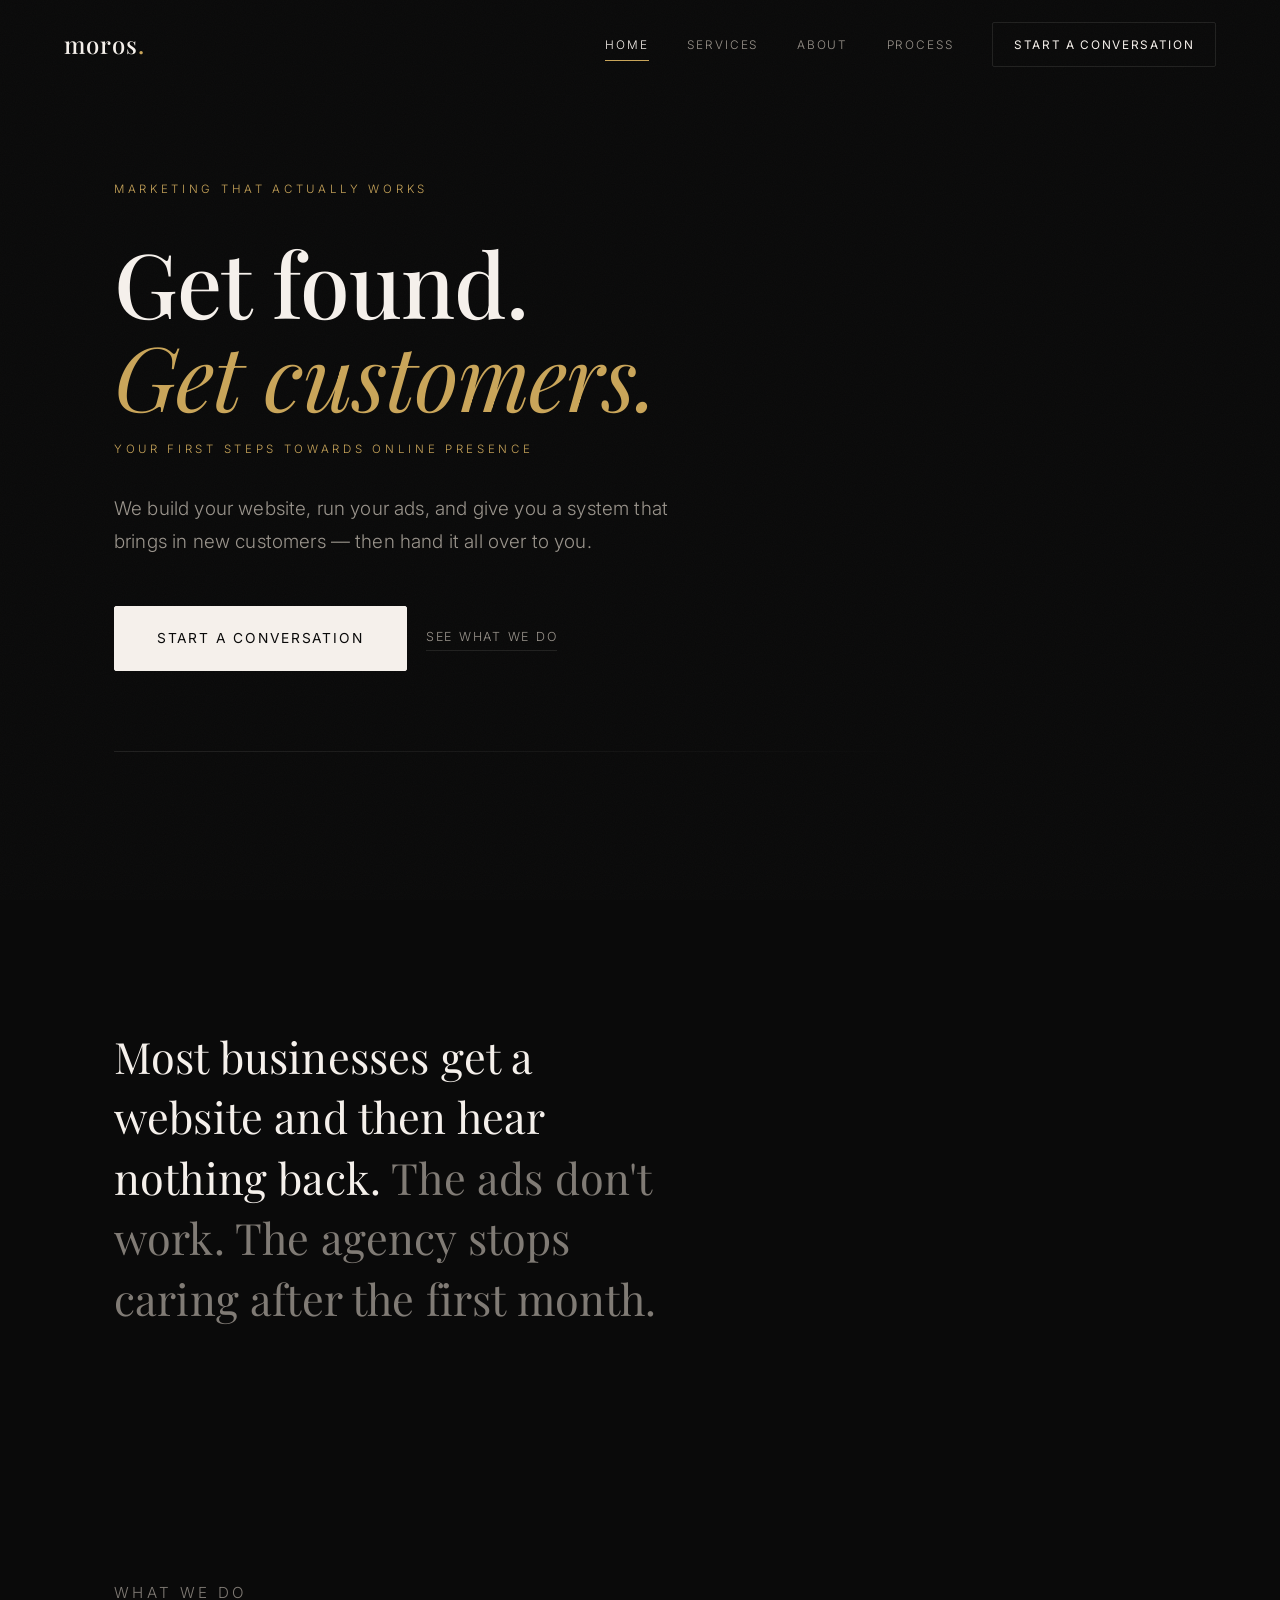
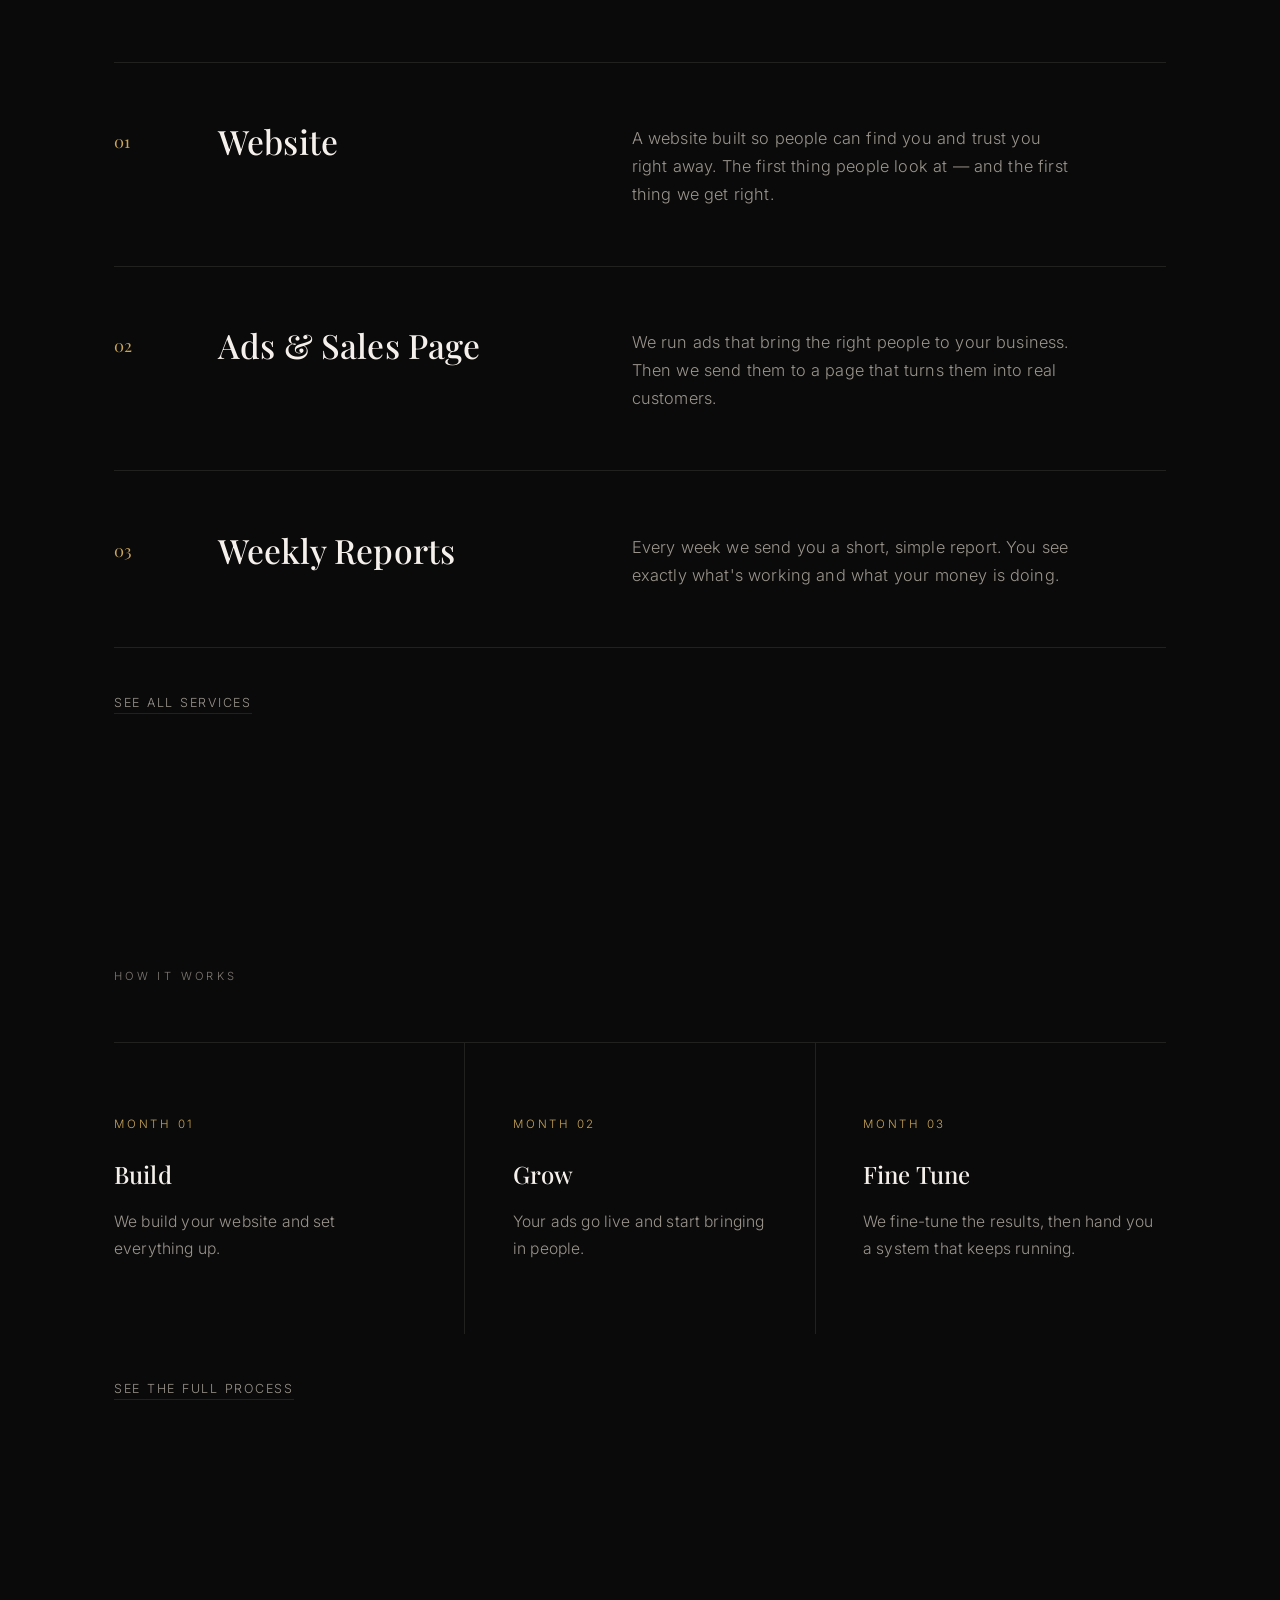
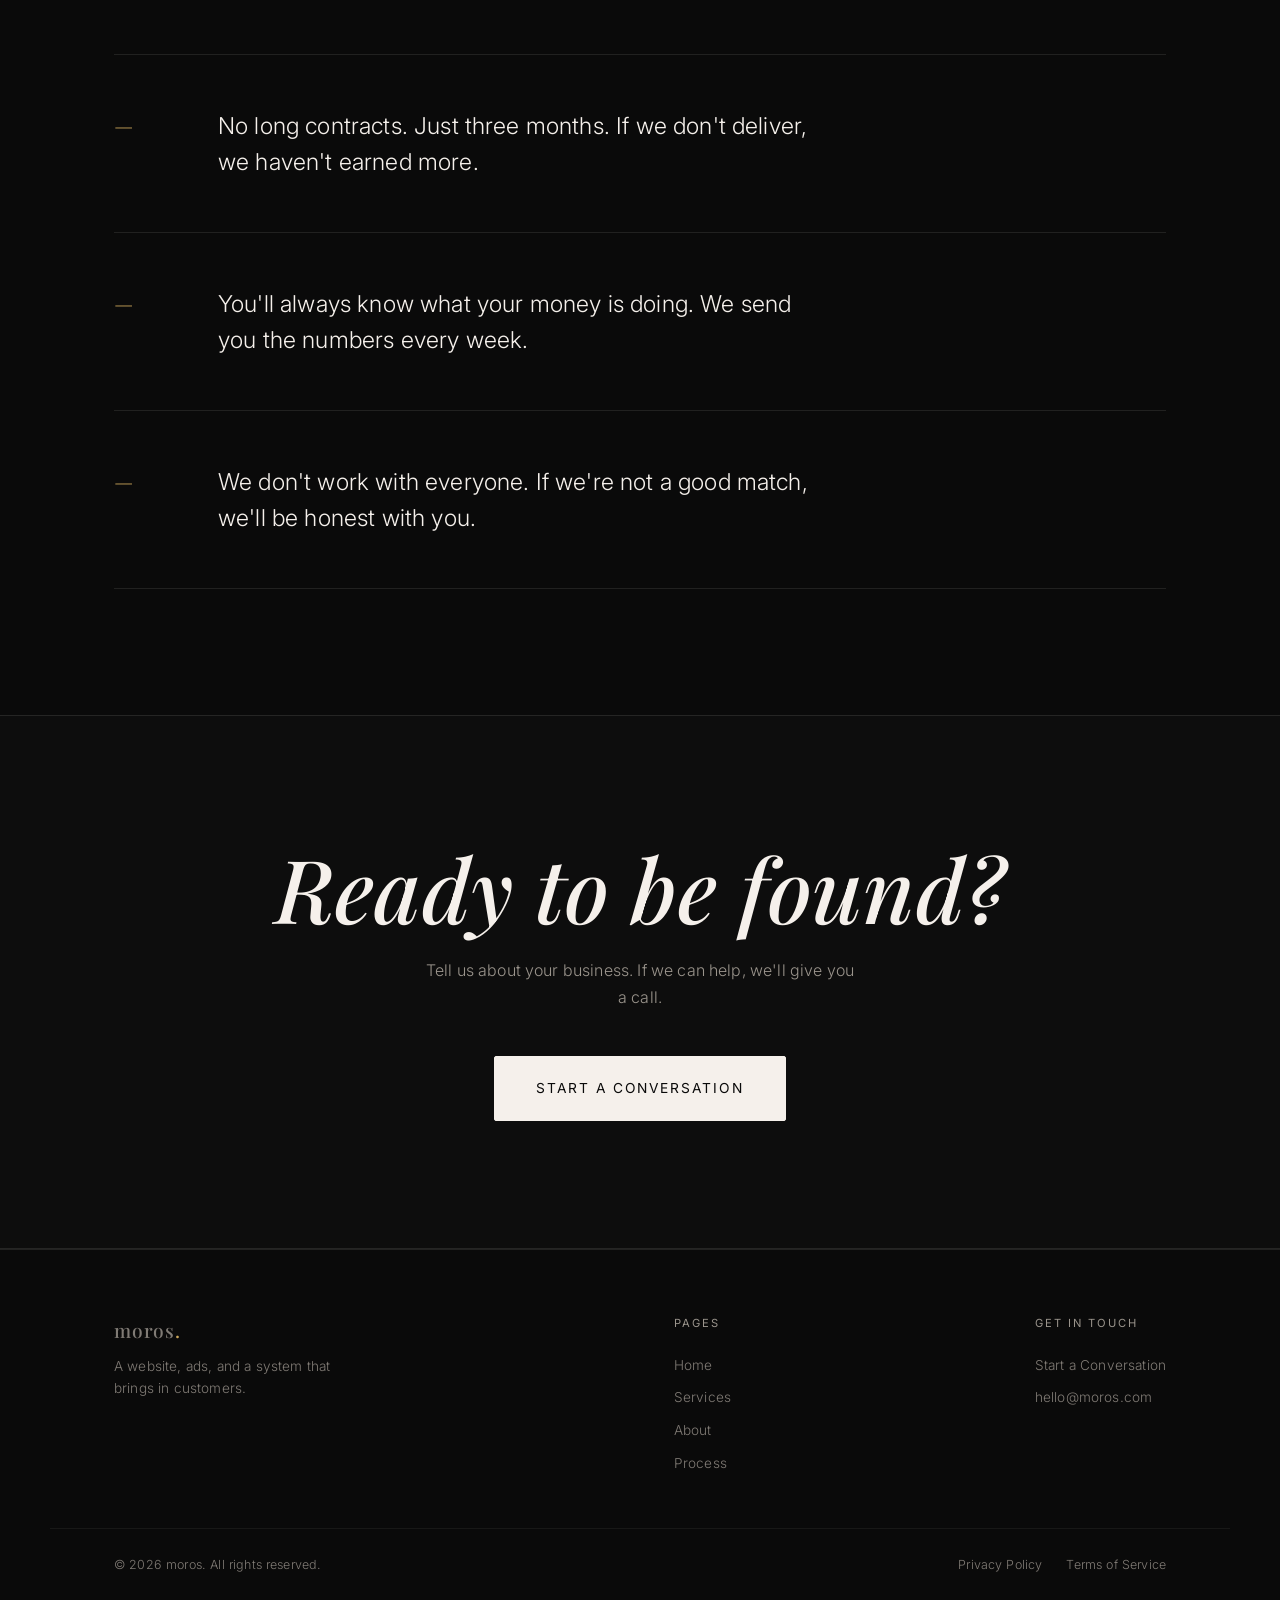
==== index.html @ 0fbf28e4 "Initial commit — moros marketing site Co-Authored-By: Claude Sonnet 4.6 <noreply@anthropic.com>" ====
<!DOCTYPE html>
<html lang="en">
<head>
<meta charset="UTF-8" />
<meta name="viewport" content="width=device-width, initial-scale=1.0" />
<title>moros — Get Found. Get Customers.</title>
<meta name="description" content="We build your website, run your ads, and give you a system that brings in new customers — then hand it over to you." />
<meta name="robots" content="index, follow" />
<meta property="og:title" content="moros — Get Found. Get Customers." />
<meta property="og:description" content="We build your website, run your ads, and give you a system that brings in new customers." />
<meta property="og:type" content="website" />
<meta property="og:url" content="https://moros.com/" />
<meta property="og:image" content="https://moros.com/assets/og-image.jpg" />
<meta name="twitter:card" content="summary_large_image" />
<meta name="twitter:title" content="moros — Get Found. Get Customers." />
<meta name="twitter:description" content="We build your website, run your ads, and give you a system that brings in new customers." />
<meta name="twitter:image" content="https://moros.com/assets/og-image.jpg" />
<link rel="canonical" href="https://moros.com/" />
<link rel="icon" type="image/svg+xml" href="data:image/svg+xml,%3Csvg xmlns='http://www.w3.org/2000/svg' viewBox='0 0 32 32'%3E%3Crect width='32' height='32' fill='%230a0a0a'/%3E%3Ctext x='50%25' y='56%25' font-family='Georgia,serif' font-size='22' fill='%23c9a55a' text-anchor='middle' dominant-baseline='middle'%3Em%3C/text%3E%3C/svg%3E" />
<link rel="preconnect" href="https://fonts.googleapis.com" />
<link rel="preconnect" href="https://fonts.gstatic.com" crossorigin />
<link href="https://fonts.googleapis.com/css2?family=Playfair+Display:ital,wght@0,400;0,500;0,600;1,400&family=Inter:wght@300;400;500&display=swap" rel="stylesheet" />
<link rel="stylesheet" href="styles.css" />
<script type="application/ld+json">
{
  "@context": "https://schema.org",
  "@type": "MarketingAgency",
  "name": "moros",
  "description": "We build your website, run your ads, and give you a system that brings in new customers.",
  "email": "hello@moros.com",
  "priceRange": "€€",
  "areaServed": "EU",
  "url": "https://moros.com",
  "sameAs": []
}
</script>
</head>
<body id="top">
  <a href="#main-content" class="skip-link">Skip to content</a>

  <!-- Loader -->
  <div id="loader" aria-hidden="true">
    <div class="loader-logo">moros<span>.</span></div>
    <div class="loader-track"><div class="loader-bar"></div></div>
  </div>

  <!-- ============ NAV ============ -->
  <nav id="nav">
    <a href="index.html" class="wordmark">moros<span>.</span></a>
    <button class="nav-toggle" aria-label="Menu" aria-expanded="false"><span></span><span></span><span></span></button>
    <div class="nav-links">
      <a href="index.html" class="navlink active">Home</a>
      <a href="services.html" class="navlink">Services</a>
      <a href="about.html" class="navlink">About</a>
      <a href="process.html" class="navlink">Process</a>
      <a href="contact.html" class="btn btn--ghost">Start a Conversation</a>
    </div>
  </nav>

  <!-- ============ HERO ============ -->
  <header id="main-content" class="hero wrap">
    <p class="eyebrow reveal">Marketing that actually works</p>
    <h1 class="reveal" style="transition-delay:.08s">Get found.<br /><em>Get customers.</em></h1>
    <p class="eyebrow reveal" style="transition-delay:.12s;margin-bottom:0;margin-top:1.2rem">Your first steps towards online presence</p>
    <p class="hero-sub reveal" style="transition-delay:.16s">
      We build your website, run your ads, and give you a system that brings in
      new customers — then hand it all over to you.
    </p>
    <div class="hero-cta reveal" style="transition-delay:.24s">
      <a href="contact.html" class="btn btn--lg">Start a Conversation</a>
      <a href="services.html" class="text-link">See what we do</a>
    </div>
    <div class="hero-rule reveal" style="transition-delay:.32s"></div>
  </header>

  <!-- ============ PROBLEM ============ -->
  <section class="problem section-pad wrap">
    <p class="reveal">
      Most businesses get a website and then hear nothing back.
      <span class="muted">The ads don't work. The agency stops caring after the first month.</span>
    </p>
  </section>

  <!-- ============ WHAT WE DO ============ -->
  <section class="section-pad wrap">
    <p class="section-label reveal" style="font-size:0.95rem;letter-spacing:0.22em">What we do</p>
    <div class="offer-grid">
      <div class="offer-row reveal">
        <div class="offer-num">01</div>
        <div class="offer-title">Website</div>
        <p class="offer-desc">A website built so people can find you and trust you right away. The first thing people look at — and the first thing we get right.</p>
      </div>
      <div class="offer-row reveal">
        <div class="offer-num">02</div>
        <div class="offer-title">Ads &amp; Sales Page</div>
        <p class="offer-desc">We run ads that bring the right people to your business. Then we send them to a page that turns them into real customers.</p>
      </div>
      <div class="offer-row reveal">
        <div class="offer-num">03</div>
        <div class="offer-title">Weekly Reports</div>
        <p class="offer-desc">Every week we send you a short, simple report. You see exactly what's working and what your money is doing.</p>
      </div>
    </div>
    <div class="reveal" style="margin-top:2.5rem">
      <a href="services.html" class="text-link">See all services</a>
    </div>
  </section>

  <!-- ============ PROCESS TEASER ============ -->
  <section class="section-pad wrap">
    <p class="section-label reveal">How it works</p>
    <div class="timeline">
      <div class="stage reveal">
        <div class="stage-num">Month 01</div>
        <h3>Build</h3>
        <p>We build your website and set everything up.</p>
      </div>
      <div class="stage reveal" style="transition-delay:.1s">
        <div class="stage-num">Month 02</div>
        <h3>Grow</h3>
        <p>Your ads go live and start bringing in people.</p>
      </div>
      <div class="stage reveal" style="transition-delay:.2s">
        <div class="stage-num">Month 03</div>
        <h3>Fine Tune</h3>
        <p>We fine-tune the results, then hand you a system that keeps running.</p>
      </div>
    </div>
    <div class="reveal" style="margin-top:2.5rem">
      <a href="process.html" class="text-link">See the full process</a>
    </div>
  </section>

  <!-- ============ OBJECTIONS ============ -->
  <section class="section-pad wrap">
    <div class="objections">
      <div class="objection reveal">
        <span class="mark">—</span>
        <p>No long contracts. Just three months. If we don't deliver, we haven't earned more.</p>
      </div>
      <div class="objection reveal">
        <span class="mark">—</span>
        <p>You'll always know what your money is doing. We send you the numbers every week.</p>
      </div>
      <div class="objection reveal">
        <span class="mark">—</span>
        <p>We don't work with everyone. If we're not a good match, we'll be honest with you.</p>
      </div>
    </div>
  </section>

  <!-- ============ CLOSING CTA ============ -->
  <section class="closing section-pad">
    <div class="wrap">
      <h2 class="reveal">Ready to be found?</h2>
      <p class="reveal" style="transition-delay:.08s">Tell us about your business. If we can help, we'll give you a call.</p>
      <div class="reveal" style="transition-delay:.16s">
        <a href="contact.html" class="btn btn--lg">Start a Conversation</a>
      </div>
    </div>
  </section>

  <!-- ============ FOOTER ============ -->
  <footer>
    <div class="wrap footer-inner">
      <div>
        <a href="index.html" class="wordmark">moros<span>.</span></a>
        <p class="footer-desc">A website, ads, and a system that brings in customers.</p>
      </div>
      <div class="footer-col">
        <h5>Pages</h5>
        <a href="index.html">Home</a>
        <a href="services.html">Services</a>
        <a href="about.html">About</a>
        <a href="process.html">Process</a>
      </div>
      <div class="footer-col">
        <h5>Get in touch</h5>
        <a href="contact.html">Start a Conversation</a>
        <a href="mailto:hello@moros.com">hello@moros.com</a>
      </div>
    </div>
    <div class="wrap footer-bottom">
      <span>© 2026 moros. All rights reserved.</span>
      <div style="display:flex;gap:1.5rem">
        <a href="privacy.html">Privacy Policy</a>
        <a href="terms.html">Terms of Service</a>
      </div>
    </div>
  </footer>

  <script src="main.js"></script>
</body>
</html>
---- styles.css ----
/* ============================================================
   moros — shared stylesheet
   Cinematic Premium Agency
   ============================================================ */

:root {
  --bg:        #0a0a0a;
  --bg-soft:   #0d0d0d;
  --ink:       #f5f0eb;
  --ink-muted: #9a948c;
  --ink-faint: #807b75;
  --accent:    #c9a55a;
  --line:      rgba(245, 240, 235, 0.10);
  --line-soft: rgba(245, 240, 235, 0.06);

  --serif: "Playfair Display", Georgia, serif;
  --sans:  "Inter", -apple-system, BlinkMacSystemFont, "Segoe UI", sans-serif;

  --maxw: 1180px;
  --gutter: clamp(1.5rem, 5vw, 6rem);
}

* { margin: 0; padding: 0; box-sizing: border-box; }

html { scroll-behavior: smooth; -webkit-text-size-adjust: 100%; background: #0a0a0a; }

body {
  background: var(--bg);
  color: var(--ink);
  font-family: var(--sans);
  font-weight: 300;
  line-height: 1.7;
  letter-spacing: 0.01em;
  -webkit-font-smoothing: antialiased;
  -moz-osx-font-smoothing: grayscale;
  overflow-x: hidden;
  touch-action: manipulation;
  overscroll-behavior-y: none;
}

/* hide grain while loader is covering the screen */
body:has(#loader:not(.done)) ::before { display: none; }

/* fine grain texture overlay */
body::before {
  content: "";
  position: fixed;
  inset: 0;
  pointer-events: none;
  z-index: 1;
  opacity: 0.025;
  background-image: url("data:image/svg+xml,%3Csvg xmlns='http://www.w3.org/2000/svg' width='120' height='120'%3E%3Cfilter id='n'%3E%3CfeTurbulence type='fractalNoise' baseFrequency='0.9' numOctaves='3'/%3E%3C/filter%3E%3Crect width='100%25' height='100%25' filter='url(%23n)'/%3E%3C/svg%3E");
}

::selection { background: var(--accent); color: var(--bg); }

/* Skip-to-content — visible only on keyboard focus */
.skip-link {
  position: absolute;
  top: -100%;
  left: 1.5rem;
  z-index: 10000;
  background: var(--accent);
  color: var(--bg);
  padding: 0.65rem 1.2rem;
  font-size: 0.75rem;
  font-family: var(--sans);
  letter-spacing: 0.14em;
  text-transform: uppercase;
  border-radius: 2px;
  transition: top 0.2s ease;
}
.skip-link:focus { top: 0.75rem; outline: 2px solid var(--ink); outline-offset: 2px; }

/* Global keyboard focus ring */
:focus-visible {
  outline: 2px solid var(--accent);
  outline-offset: 3px;
  border-radius: 2px;
}
:focus:not(:focus-visible) { outline: none; }

a { color: inherit; text-decoration: none; }

img { max-width: 100%; display: block; }

.wrap {
  max-width: var(--maxw);
  margin-inline: auto;
  padding-inline: var(--gutter);
}

.accent { color: var(--accent); }


/* ---------- Loader ---------- */
#loader {
  position: fixed;
  top: 0; left: 0;
  width: 100vw; height: 100vh;
  z-index: 9999;
  background: #0a0a0a;
  display: flex;
  flex-direction: column;
  align-items: center;
  justify-content: center;
  gap: 2.8rem;
  transition: opacity 0.75s ease;
  transform: translateZ(0); /* own GPU layer — sits above canvas compositor layer */
  isolation: isolate;
}
#loader.done { opacity: 0; pointer-events: none; }
/* Page-transition mode: plain dark overlay, no logo or bar */
#loader.pg-enter .loader-logo,
#loader.pg-enter .loader-track { display: none; }
.loader-logo {
  font-family: var(--serif);
  font-size: 2.6rem;
  font-weight: 500;
  letter-spacing: 0.04em;
  color: var(--ink);
}
.loader-logo span { color: var(--accent); }
.loader-track {
  width: 140px;
  height: 1px;
  background: var(--line);
  position: relative;
  overflow: hidden;
}
.loader-bar {
  position: absolute;
  top: 0; bottom: 0; left: 0;
  right: 100%;
  background: var(--accent);
  transition: right 1.1s cubic-bezier(0.22, 1, 0.36, 1);
}
.loader-bar.go { right: 0; }

/* ---------- Buttons ---------- */
.btn {
  display: inline-block;
  font-family: var(--sans);
  font-weight: 400;
  font-size: 0.82rem;
  letter-spacing: 0.14em;
  text-transform: uppercase;
  color: var(--bg);
  background: var(--ink);
  padding: 1rem 1.9rem;
  border: 1px solid var(--ink);
  border-radius: 2px;
  cursor: pointer;
  transition: background 0.25s ease, color 0.25s ease, border-color 0.25s ease;
}
.btn:hover { background: transparent; color: var(--ink); }

.btn--ghost {
  background: transparent;
  color: var(--ink);
  border-color: var(--line);
  font-size: 0.74rem;
  padding: 0.7rem 1.3rem;
}
.btn--ghost:hover { border-color: var(--ink); background: transparent; }

.btn--lg { padding: 1.25rem 2.6rem; font-size: 0.86rem; }

/* ---------- Nav ---------- */
nav {
  position: fixed;
  top: 0; left: 0; right: 0;
  z-index: 50;
  display: flex;
  align-items: center;
  justify-content: space-between;
  padding: 1.4rem var(--gutter);
  transition: background 0.5s ease, padding 0.5s ease, border-color 0.5s ease;
  border-bottom: 1px solid transparent;
}
nav.scrolled {
  background: rgba(10, 10, 10, 0.82);
  backdrop-filter: blur(14px);
  -webkit-backdrop-filter: blur(14px);
  padding-top: 1rem;
  padding-bottom: 1rem;
  border-bottom-color: var(--line-soft);
}
.wordmark {
  font-family: var(--serif);
  font-size: 1.5rem;
  font-weight: 500;
  letter-spacing: 0.04em;
}
.wordmark span { color: var(--accent); }

.nav-links {
  display: flex;
  align-items: center;
  gap: 2.4rem;
}
.nav-links a.navlink {
  font-size: 0.74rem;
  letter-spacing: 0.16em;
  text-transform: uppercase;
  color: var(--ink-muted);
  transition: color 0.35s ease;
  position: relative;
}
.nav-links a.navlink:hover { color: var(--ink); }
.nav-links a.navlink.active { color: var(--ink); }
.nav-links a.navlink.active::after {
  content: "";
  position: absolute;
  left: 0; bottom: -6px;
  width: 100%; height: 1px;
  background: var(--accent);
}

/* mobile nav toggle */
.nav-toggle {
  display: none;
  background: none;
  border: none;
  cursor: pointer;
  color: var(--ink);
  flex-direction: column;
  gap: 5px;
  padding: 6px;
}
.nav-toggle span {
  display: block;
  width: 24px;
  height: 1.5px;
  background: var(--ink);
  transition: transform 0.4s ease, opacity 0.3s ease;
}
.nav-toggle.open span:nth-child(1) { transform: translateY(6.5px) rotate(45deg); }
.nav-toggle.open span:nth-child(2) { opacity: 0; }
.nav-toggle.open span:nth-child(3) { transform: translateY(-6.5px) rotate(-45deg); }

/* ---------- Reveal animation ---------- */
.reveal {
  opacity: 0;
  transform: translateY(26px);
  transition: opacity 0.8s cubic-bezier(0.22, 1, 0.36, 1),
              transform 0.8s cubic-bezier(0.22, 1, 0.36, 1);
  will-change: opacity, transform;
}
.reveal.in { opacity: 1; transform: none; }

@media (prefers-reduced-motion: reduce) {
  .reveal { opacity: 1; transform: none; transition: none; }
  html { scroll-behavior: auto; }
}

/* ---------- Page hero (interior pages) ---------- */
.page-hero {
  padding-top: 11rem;
  padding-bottom: clamp(3rem, 8vh, 6rem);
}
.page-hero .eyebrow { margin-bottom: 1.6rem; }
.page-hero h1 {
  font-family: var(--serif);
  font-weight: 500;
  font-size: clamp(2.4rem, 6.5vw, 4.6rem);
  line-height: 1.06;
  letter-spacing: -0.01em;
  max-width: 18ch;
}
.page-hero h1 em { font-style: italic; color: var(--accent); font-weight: 400; }
.page-hero .lede {
  margin-top: 1.8rem;
  font-size: clamp(1rem, 1.6vw, 1.16rem);
  color: var(--ink-muted);
  max-width: 50ch;
}

.eyebrow {
  font-size: 0.72rem;
  letter-spacing: 0.32em;
  text-transform: uppercase;
  color: var(--accent);
}

/* ---------- Home hero ---------- */
header.hero {
  min-height: 100vh;
  min-height: 100svh;
  height: auto;
  display: flex;
  flex-direction: column;
  justify-content: center;
  position: relative;
  z-index: 1;
  padding-top: 8rem;
  padding-bottom: 6rem;
}
header.hero .eyebrow { margin-bottom: 2.2rem; }
header.hero h1 {
  font-family: var(--serif);
  font-weight: 500;
  font-size: clamp(2.7rem, 7.5vw, 5.6rem);
  line-height: 1.04;
  letter-spacing: -0.01em;
  max-width: 16ch;
}
header.hero h1 em { font-style: italic; color: var(--accent); font-weight: 400; }
.hero-sub {
  margin-top: 2rem;
  font-size: clamp(1rem, 1.7vw, 1.18rem);
  color: var(--ink-muted);
  max-width: 48ch;
  line-height: 1.75;
}
.hero-cta { margin-top: 3rem; display: flex; gap: 1.2rem; flex-wrap: wrap; align-items: center; }
.hero-rule {
  margin-top: 5rem;
  height: 1px;
  width: 100%;
  background: linear-gradient(90deg, var(--line) 0%, transparent 80%);
}
.text-link {
  font-size: 0.78rem;
  letter-spacing: 0.14em;
  text-transform: uppercase;
  color: var(--ink-muted);
  border-bottom: 1px solid var(--line);
  padding-bottom: 3px;
  transition: color 0.35s ease, border-color 0.35s ease;
}
.text-link:hover { color: var(--ink); border-color: var(--accent); }

/* ---------- Section scaffolding ---------- */
section { position: relative; z-index: 2; }
.section-pad { padding-block: clamp(6rem, 14vh, 11rem); }
.section-pad-sm { padding-block: clamp(4rem, 9vh, 7rem); }

.section-label {
  font-size: 0.7rem;
  letter-spacing: 0.3em;
  text-transform: uppercase;
  color: var(--ink-faint);
  margin-bottom: 3.5rem;
}

.section-head {
  font-family: var(--serif);
  font-weight: 500;
  font-size: clamp(1.9rem, 4.5vw, 3.2rem);
  line-height: 1.15;
  max-width: 20ch;
  margin-bottom: 1.4rem;
}
.section-head em { font-style: italic; color: var(--accent); font-weight: 400; }
.section-intro {
  color: var(--ink-muted);
  max-width: 52ch;
  font-size: 1.05rem;
}

/* ---------- Problem ---------- */
.problem p {
  font-family: var(--serif);
  font-weight: 400;
  font-size: clamp(1.6rem, 3.6vw, 2.7rem);
  line-height: 1.4;
  max-width: 22ch;
  color: var(--ink);
}
.problem .muted { color: var(--ink-faint); }

/* ---------- Offer grid ---------- */
.offer-grid { border-top: 1px solid var(--line); }
.offer-row {
  display: grid;
  grid-template-columns: 4.5rem 1fr 1.4fr;
  gap: 2rem;
  align-items: start;
  padding-block: 3.6rem;
  border-bottom: 1px solid var(--line);
}
.offer-num {
  font-family: var(--serif);
  font-size: 1.05rem;
  color: var(--accent);
  padding-top: 0.4rem;
}
.offer-title {
  font-family: var(--serif);
  font-weight: 500;
  font-size: clamp(1.5rem, 3vw, 2.1rem);
  line-height: 1.2;
}
.offer-desc {
  color: var(--ink-muted);
  font-size: 1.02rem;
  max-width: 44ch;
  padding-top: 0.3rem;
}
.offer-desc .meta {
  display: block;
  margin-top: 1rem;
  font-size: 0.78rem;
  letter-spacing: 0.1em;
  text-transform: uppercase;
  color: var(--ink-faint);
}

/* ---------- Service detail blocks ---------- */
.svc {
  display: grid;
  grid-template-columns: 1fr 1.2fr;
  gap: 3rem;
  padding-block: clamp(3rem, 7vh, 5.5rem);
  border-bottom: 1px solid var(--line);
  align-items: start;
}
.svc:first-of-type { border-top: 1px solid var(--line); }
.svc-num {
  font-family: var(--serif);
  font-size: 0.95rem;
  color: var(--accent);
  letter-spacing: 0.1em;
  margin-bottom: 1rem;
}
.svc h3 {
  font-family: var(--serif);
  font-weight: 500;
  font-size: clamp(1.8rem, 4vw, 2.6rem);
  line-height: 1.1;
}
.svc-body p { color: var(--ink-muted); font-size: 1.05rem; margin-bottom: 1.6rem; }
.svc-list { list-style: none; }
.svc-list li {
  padding: 0.7rem 0;
  border-bottom: 1px solid var(--line-soft);
  color: var(--ink);
  font-size: 0.98rem;
  display: flex;
  gap: 0.9rem;
}
.svc-list li::before { content: "—"; color: var(--accent); }

/* ---------- Pricing ---------- */
.pricing {
  border: 1px solid var(--line);
  border-radius: 3px;
  padding: clamp(2.5rem, 6vw, 4.5rem);
  text-align: center;
}
.pricing .eyebrow { margin-bottom: 2rem; }
.price-amount {
  font-family: var(--serif);
  font-weight: 500;
  font-size: clamp(3rem, 9vw, 5.5rem);
  line-height: 1;
  letter-spacing: -0.01em;
}
.price-term {
  color: var(--ink-muted);
  font-size: 0.95rem;
  margin-top: 1rem;
  letter-spacing: 0.06em;
}
.price-switch {
  display: inline-flex;
  gap: 0;
  margin-top: 2.4rem;
  border: 1px solid var(--line);
  border-radius: 2px;
  overflow: hidden;
}
.price-switch button {
  background: transparent;
  border: none;
  color: var(--ink-muted);
  font-family: var(--sans);
  font-size: 0.78rem;
  letter-spacing: 0.12em;
  padding: 0.7rem 1.4rem;
  cursor: pointer;
  transition: background 0.35s ease, color 0.35s ease;
  border-right: 1px solid var(--line);
}
.price-switch button:last-child { border-right: none; }
.price-switch button.active { background: var(--ink); color: var(--bg); }
.price-note {
  margin-top: 1.6rem;
  font-size: 0.8rem;
  color: var(--ink-faint);
}

/* ---------- Timeline / process ---------- */
.timeline {
  display: grid;
  grid-template-columns: repeat(3, 1fr);
  gap: 0;
  border-top: 1px solid var(--line);
}
.stage {
  padding: 4.5rem 3rem 4.5rem 3rem;
  border-right: 1px solid var(--line);
}
.stage:first-child { padding-left: 0; }
.stage:last-child { border-right: none; padding-right: 0; }
.stage-num {
  font-size: 0.72rem;
  letter-spacing: 0.24em;
  text-transform: uppercase;
  color: var(--accent);
  margin-bottom: 1.2rem;
}
.stage h3 {
  font-family: var(--serif);
  font-weight: 500;
  font-size: 1.5rem;
  margin-bottom: 0.9rem;
}
.stage p { color: var(--ink-muted); font-size: 0.98rem; }

/* process — full rows */
.phase {
  display: grid;
  grid-template-columns: 16rem 1fr;
  gap: 3rem;
  padding-block: clamp(2.8rem, 6vh, 4.5rem);
  border-bottom: 1px solid var(--line);
}
.phase:first-of-type { border-top: 1px solid var(--line); }
.phase-tag .stage-num { margin-bottom: 0.8rem; }
.phase-tag h3 {
  font-family: var(--serif);
  font-weight: 500;
  font-size: clamp(1.8rem, 4vw, 2.6rem);
  line-height: 1.1;
}
.phase-body p { color: var(--ink-muted); font-size: 1.05rem; margin-bottom: 1.4rem; }
.phase-body p:last-child { margin-bottom: 0; }

/* ---------- About ---------- */
.statement {
  font-family: var(--serif);
  font-weight: 400;
  font-size: clamp(1.7rem, 4vw, 3rem);
  line-height: 1.35;
  max-width: 26ch;
}
.statement em { font-style: italic; color: var(--accent); }

.principles { border-top: 1px solid var(--line); }
.principle {
  display: grid;
  grid-template-columns: 4.5rem 1fr 1.4fr;
  gap: 2rem;
  padding-block: 3.4rem;
  border-bottom: 1px solid var(--line);
  align-items: baseline;
}
.principle .pn { font-family: var(--serif); color: var(--accent); font-size: 1rem; }
.principle h4 { font-family: var(--serif); font-weight: 500; font-size: 1.4rem; }
.principle p { color: var(--ink-muted); font-size: 1rem; max-width: 44ch; }

.stats {
  display: grid;
  grid-template-columns: repeat(3, 1fr);
  gap: 2rem;
  border-top: 1px solid var(--line);
  padding-top: 3rem;
}
.stat .num {
  font-family: var(--serif);
  font-weight: 500;
  font-size: clamp(2.4rem, 6vw, 3.6rem);
  color: var(--ink);
}
.stat .lbl {
  color: var(--ink-faint);
  font-size: 0.82rem;
  letter-spacing: 0.1em;
  text-transform: uppercase;
  margin-top: 0.5rem;
}

/* ---------- Objections ---------- */
.objections { border-top: 1px solid var(--line); }
.objection {
  padding-block: 3.2rem;
  border-bottom: 1px solid var(--line);
  display: grid;
  grid-template-columns: 4.5rem 1fr;
  gap: 2rem;
  align-items: baseline;
}
.objection .mark { font-family: var(--serif); color: var(--accent); font-size: 1.4rem; }
.objection p {
  font-size: clamp(1.1rem, 2.2vw, 1.45rem);
  line-height: 1.55;
  color: var(--ink);
  max-width: 44ch;
  font-weight: 300;
}

/* ---------- Closing CTA ---------- */
.closing {
  text-align: center;
  background: var(--bg-soft);
  border-top: 1px solid var(--line);
  border-bottom: 1px solid var(--line);
}
.closing h2 {
  font-family: var(--serif);
  font-weight: 500;
  font-style: italic;
  font-size: clamp(2.6rem, 8vw, 5.5rem);
  line-height: 1.05;
  margin-bottom: 1.4rem;
}
.closing p { color: var(--ink-muted); max-width: 44ch; margin: 0 auto 2.8rem; }

/* ---------- Contact form ---------- */
.contact-grid {
  display: grid;
  grid-template-columns: 1fr 1.1fr;
  gap: clamp(2.5rem, 7vw, 6rem);
  align-items: start;
}
.contact-aside h2 {
  font-family: var(--serif);
  font-weight: 500;
  font-size: clamp(2rem, 5vw, 3.4rem);
  line-height: 1.1;
  margin-bottom: 1.6rem;
}
.contact-aside h2 em { font-style: italic; color: var(--accent); }
.contact-aside p { color: var(--ink-muted); margin-bottom: 2rem; max-width: 40ch; }
.contact-points { list-style: none; margin-top: 2rem; }
.contact-points li {
  padding: 1rem 0;
  border-top: 1px solid var(--line);
  color: var(--ink-muted);
  font-size: 0.95rem;
  display: flex;
  gap: 1rem;
}
.contact-points li:last-child { border-bottom: 1px solid var(--line); }
.contact-points .k {
  color: var(--ink-faint);
  text-transform: uppercase;
  letter-spacing: 0.12em;
  font-size: 0.72rem;
  min-width: 7rem;
  padding-top: 2px;
}

form .field { margin-bottom: 1.6rem; }
form .field label {
  display: block;
  font-size: 0.7rem;
  letter-spacing: 0.16em;
  text-transform: uppercase;
  color: var(--ink-muted);
  margin-bottom: 0.6rem;
}
form .field .opt { color: var(--ink-faint); text-transform: none; letter-spacing: 0.02em; }
form .field input,
form .field select {
  width: 100%;
  background: transparent;
  border: none;
  border-bottom: 1px solid var(--line);
  color: var(--ink);
  font-family: var(--sans);
  font-size: 1rem;
  font-weight: 300;
  padding: 0.6rem 0;
  transition: border-color 0.35s ease;
}
form .field input:focus,
form .field select:focus { outline: none; border-bottom-color: var(--accent); }
form .field input:focus-visible,
form .field select:focus-visible {
  outline: none;
  border-bottom-color: var(--accent);
  box-shadow: 0 2px 0 -1px var(--accent);
}
form .field select { cursor: pointer; }
form .field select option { background: var(--bg); color: var(--ink); }
form .field input::placeholder { color: var(--ink-faint); }

.field-row { display: grid; grid-template-columns: 1fr 1fr; gap: 1.6rem; }

.form-foot { margin-top: 2.2rem; }
.form-foot .btn { width: 100%; text-align: center; }
.magnet {
  margin-top: 1.2rem;
  font-size: 0.8rem;
  color: var(--ink-faint);
  line-height: 1.6;
  text-align: center;
}
.form-success { padding: 2rem 0; }
.form-success .mark {
  font-family: var(--serif);
  font-size: 2.6rem;
  color: var(--accent);
  display: block;
  margin-bottom: 1rem;
}
.form-success h3 { font-family: var(--serif); font-weight: 500; font-size: 1.8rem; margin-bottom: 0.8rem; }
.form-success p { color: var(--ink-muted); max-width: 38ch; }

/* ---------- Footer ---------- */
footer {
  padding-block: 4rem;
  color: var(--ink-faint);
  font-size: 0.85rem;
  border-top: 1px solid var(--line);
}
.footer-inner {
  display: flex;
  justify-content: space-between;
  align-items: flex-start;
  flex-wrap: wrap;
  gap: 2rem;
}
.footer-inner .wordmark { font-size: 1.2rem; }
.footer-desc { max-width: 32ch; line-height: 1.6; margin-top: 0.6rem; }
.footer-col h5 {
  font-size: 0.7rem;
  letter-spacing: 0.18em;
  text-transform: uppercase;
  color: var(--ink-muted);
  margin-bottom: 1rem;
  font-weight: 400;
}
.footer-col a { display: block; padding: 0.3rem 0; transition: color 0.3s ease; }
.footer-col a:hover { color: var(--ink); }
.footer-bottom {
  margin-top: 3rem;
  padding-top: 1.6rem;
  border-top: 1px solid var(--line-soft);
  display: flex;
  justify-content: space-between;
  flex-wrap: wrap;
  gap: 1rem;
  font-size: 0.78rem;
}

/* ---------- Responsive ---------- */
@media (max-width: 920px) {
  .contact-grid { grid-template-columns: 1fr; }
  .svc { grid-template-columns: 1fr; gap: 1.5rem; }
  .phase { grid-template-columns: 1fr; gap: 1rem; }
}

@media (max-width: 820px) {
  .nav-links {
    position: fixed;
    inset: 0;
    background: rgba(10,10,10,0.97);
    backdrop-filter: blur(10px);
    -webkit-backdrop-filter: blur(10px);
    flex-direction: column;
    justify-content: center;
    gap: 2.4rem;
    transform: translateX(100%);
    transition: transform 0.5s cubic-bezier(0.22,1,0.36,1);
    z-index: 40;
  }
  .nav-links.open { transform: none; }
  .nav-links a.navlink { font-size: 1.4rem; letter-spacing: 0.06em; }
  .nav-links a.navlink.active::after { display: none; }
  .nav-links .btn { font-size: 0.9rem; padding: 1rem 2.2rem; }
  .nav-toggle {
    display: flex;
    z-index: 60;
    min-width: 44px;
    min-height: 44px;
    justify-content: center;
    align-items: center;
  }

  .offer-row { grid-template-columns: 3rem 1fr; row-gap: 0.8rem; }
  .offer-num { grid-row: 1; }
  .offer-title { grid-column: 2; }
  .offer-desc { grid-column: 2; }

  .timeline { grid-template-columns: 1fr; }
  .stage { border-right: none; border-bottom: 1px solid var(--line); padding: 3rem 0; }
  .stage:last-child { border-bottom: none; }

  .objection { grid-template-columns: 2.5rem 1fr; gap: 1rem; }
  .principle { grid-template-columns: 3rem 1fr; row-gap: 0.6rem; }
  .principle .pn { grid-row: 1; }
  .principle h4 { grid-column: 2; }
  .principle p { grid-column: 2; }

  .stats { grid-template-columns: 1fr; gap: 2.5rem; }
  .field-row { grid-template-columns: 1fr; }
}
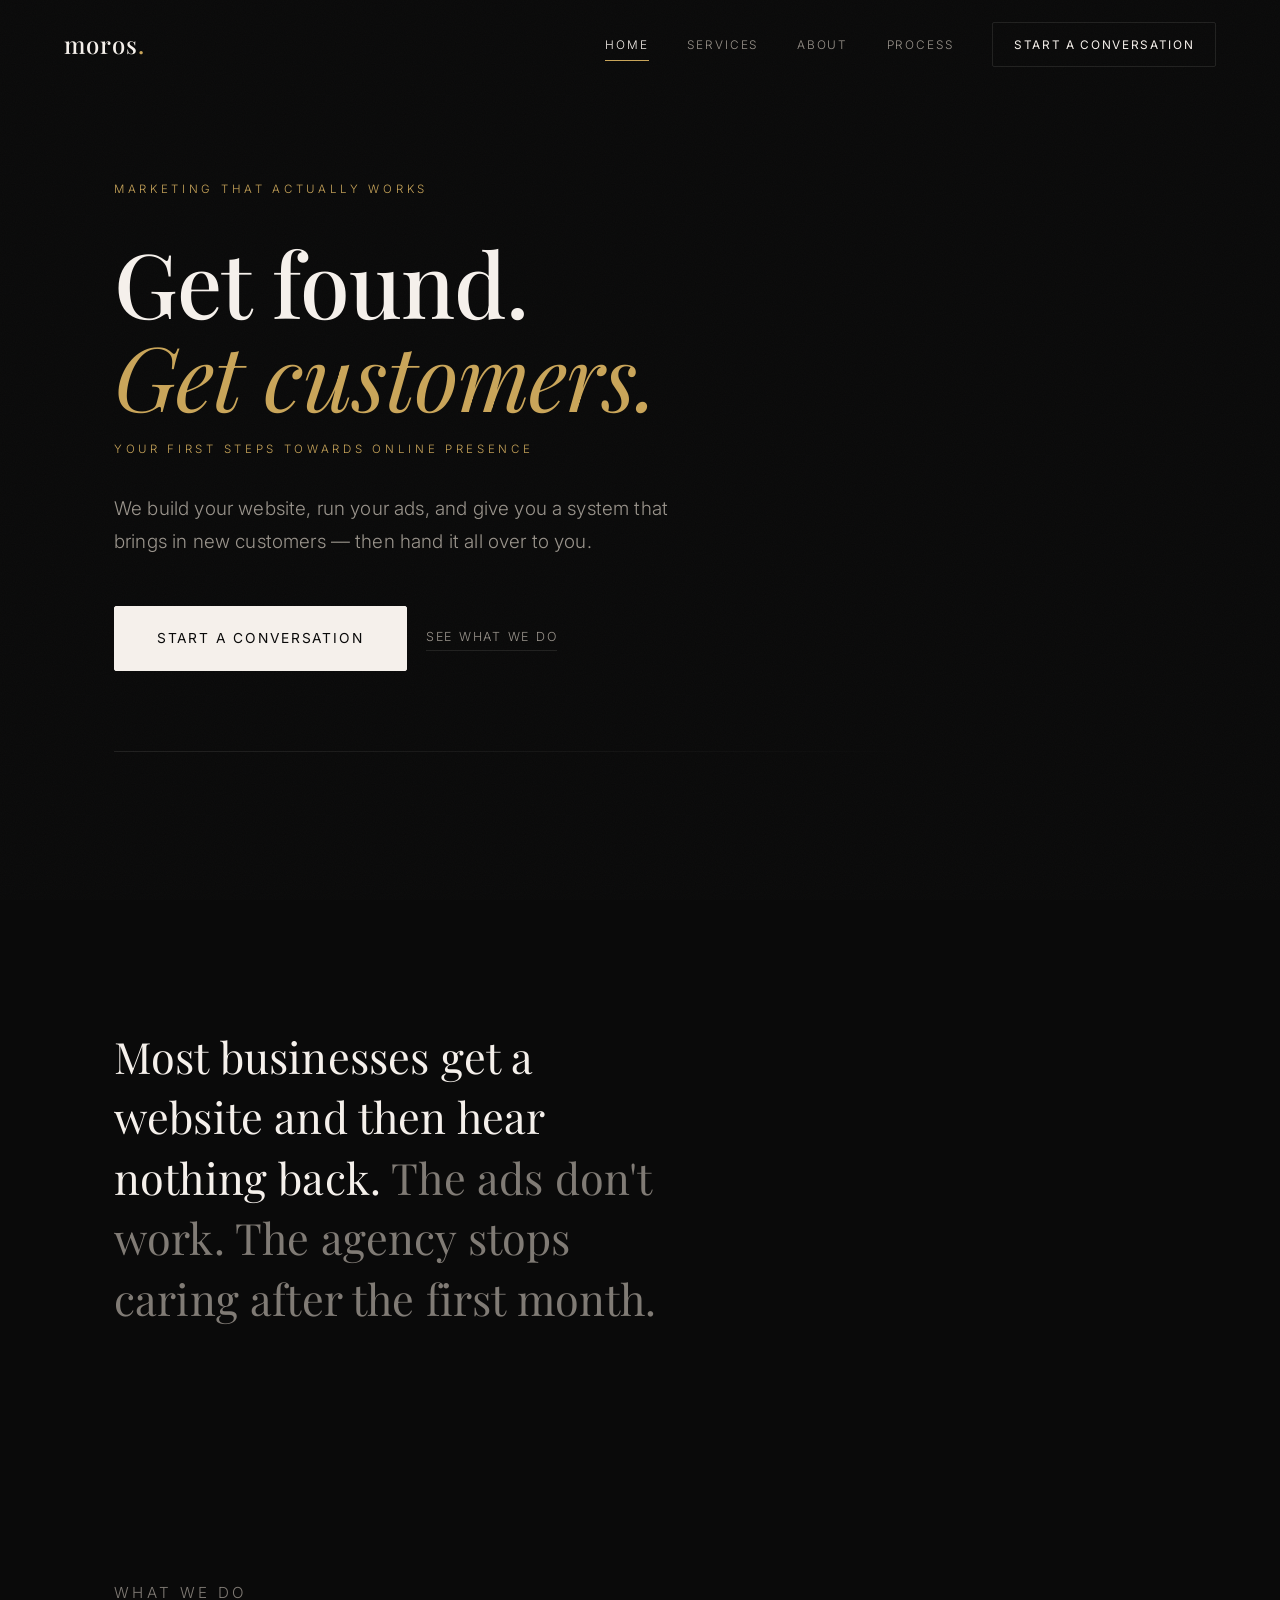
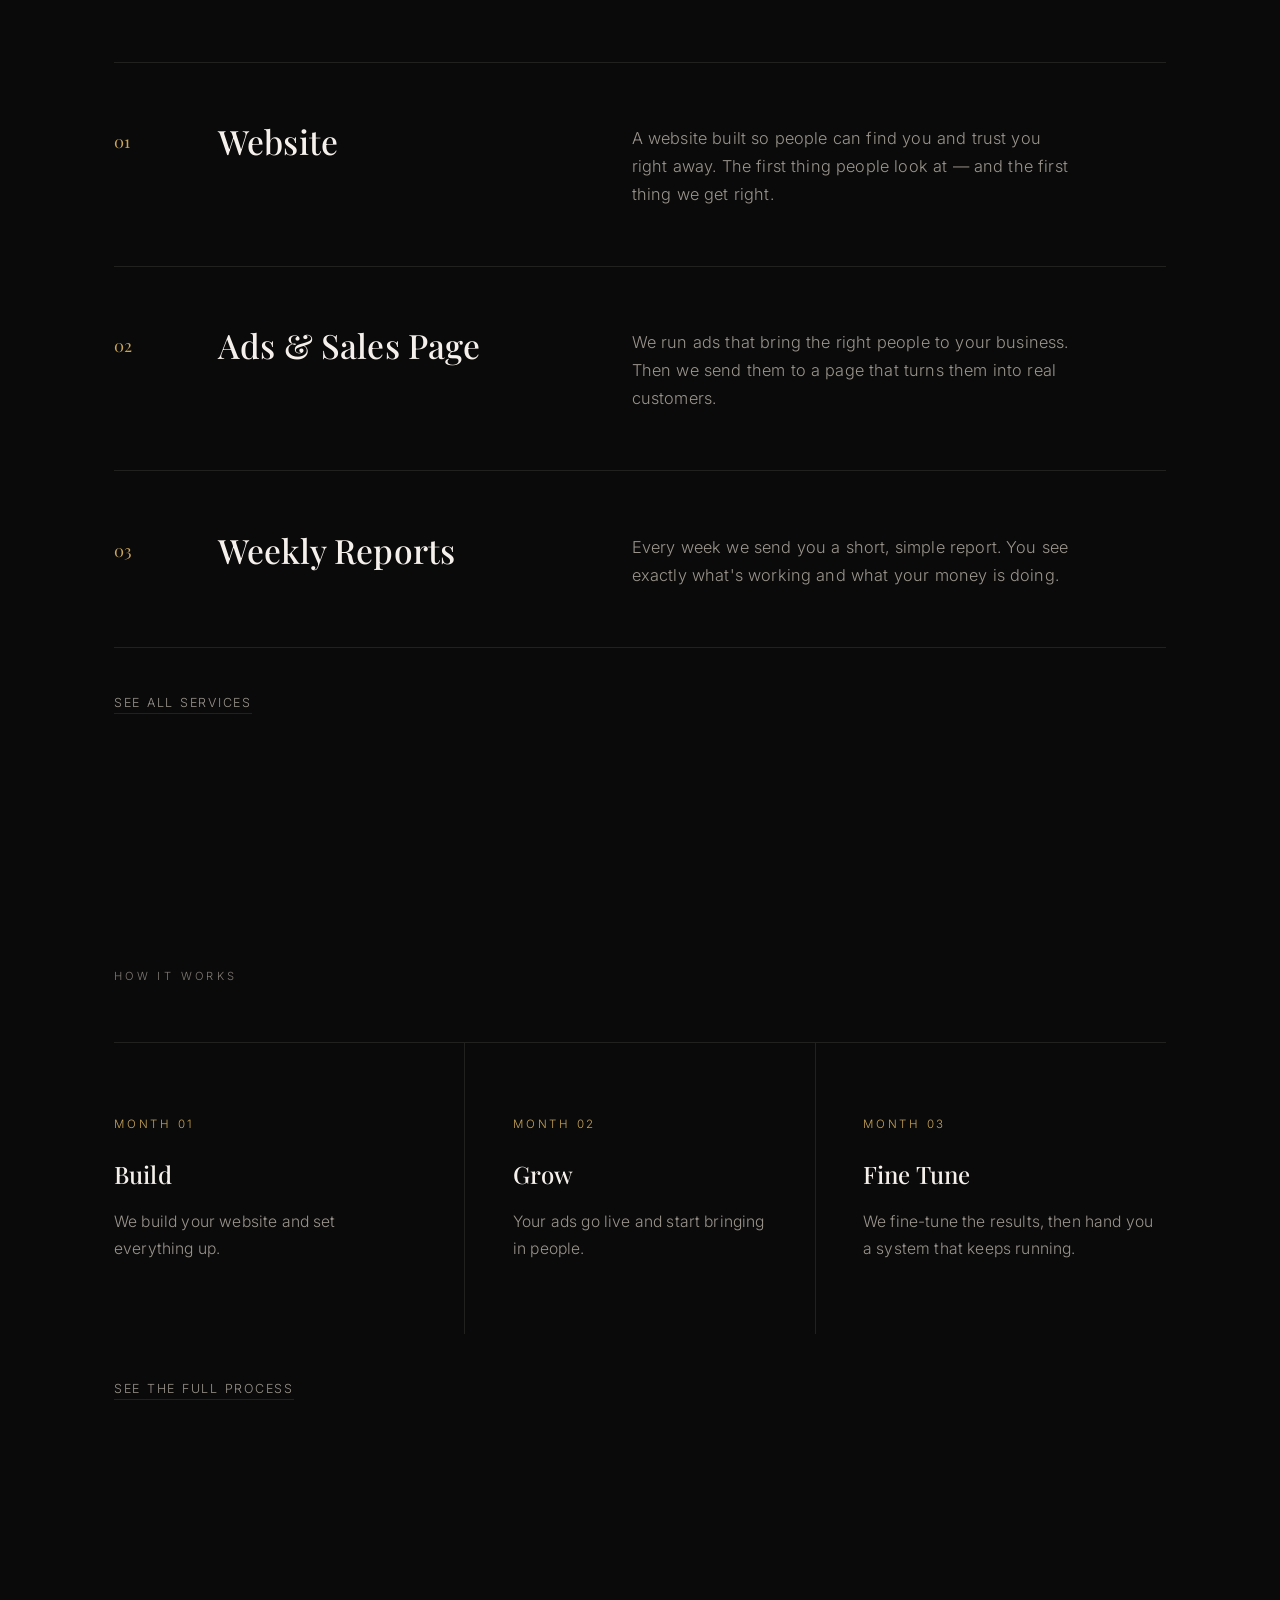
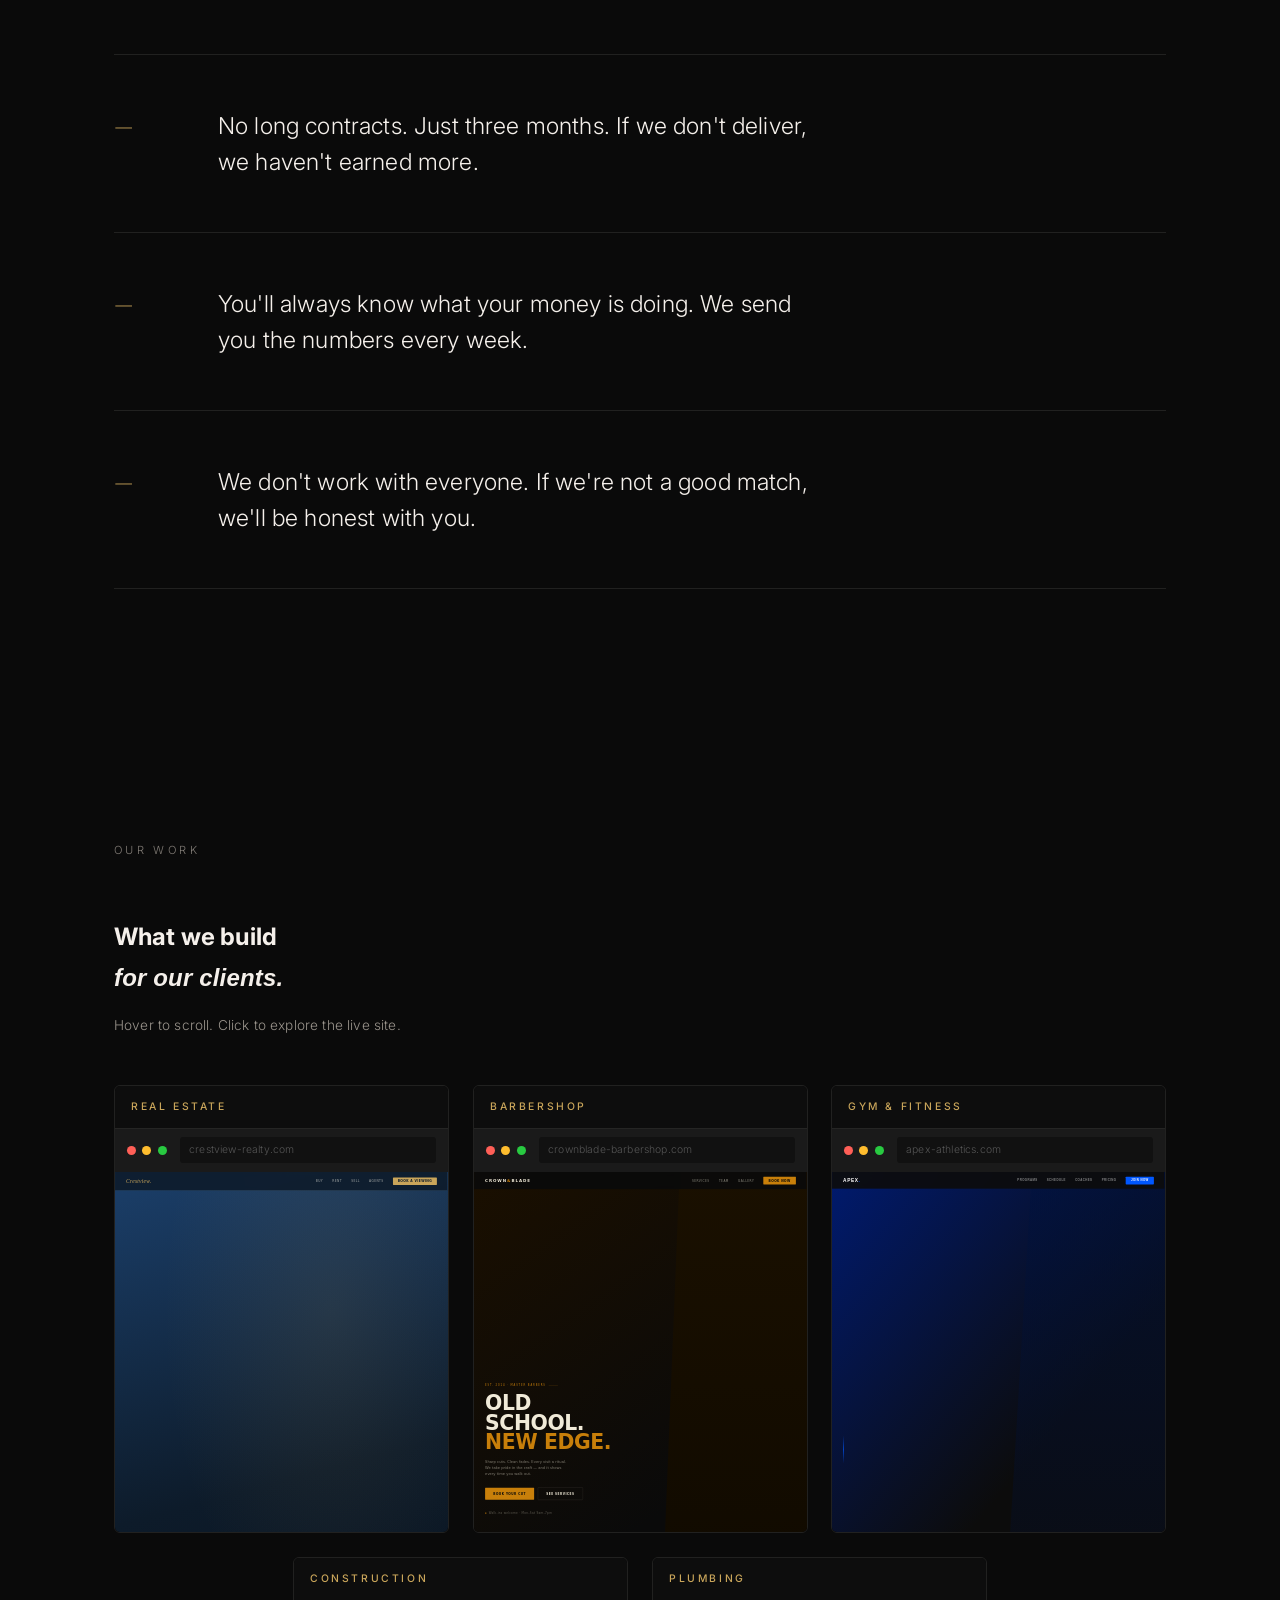
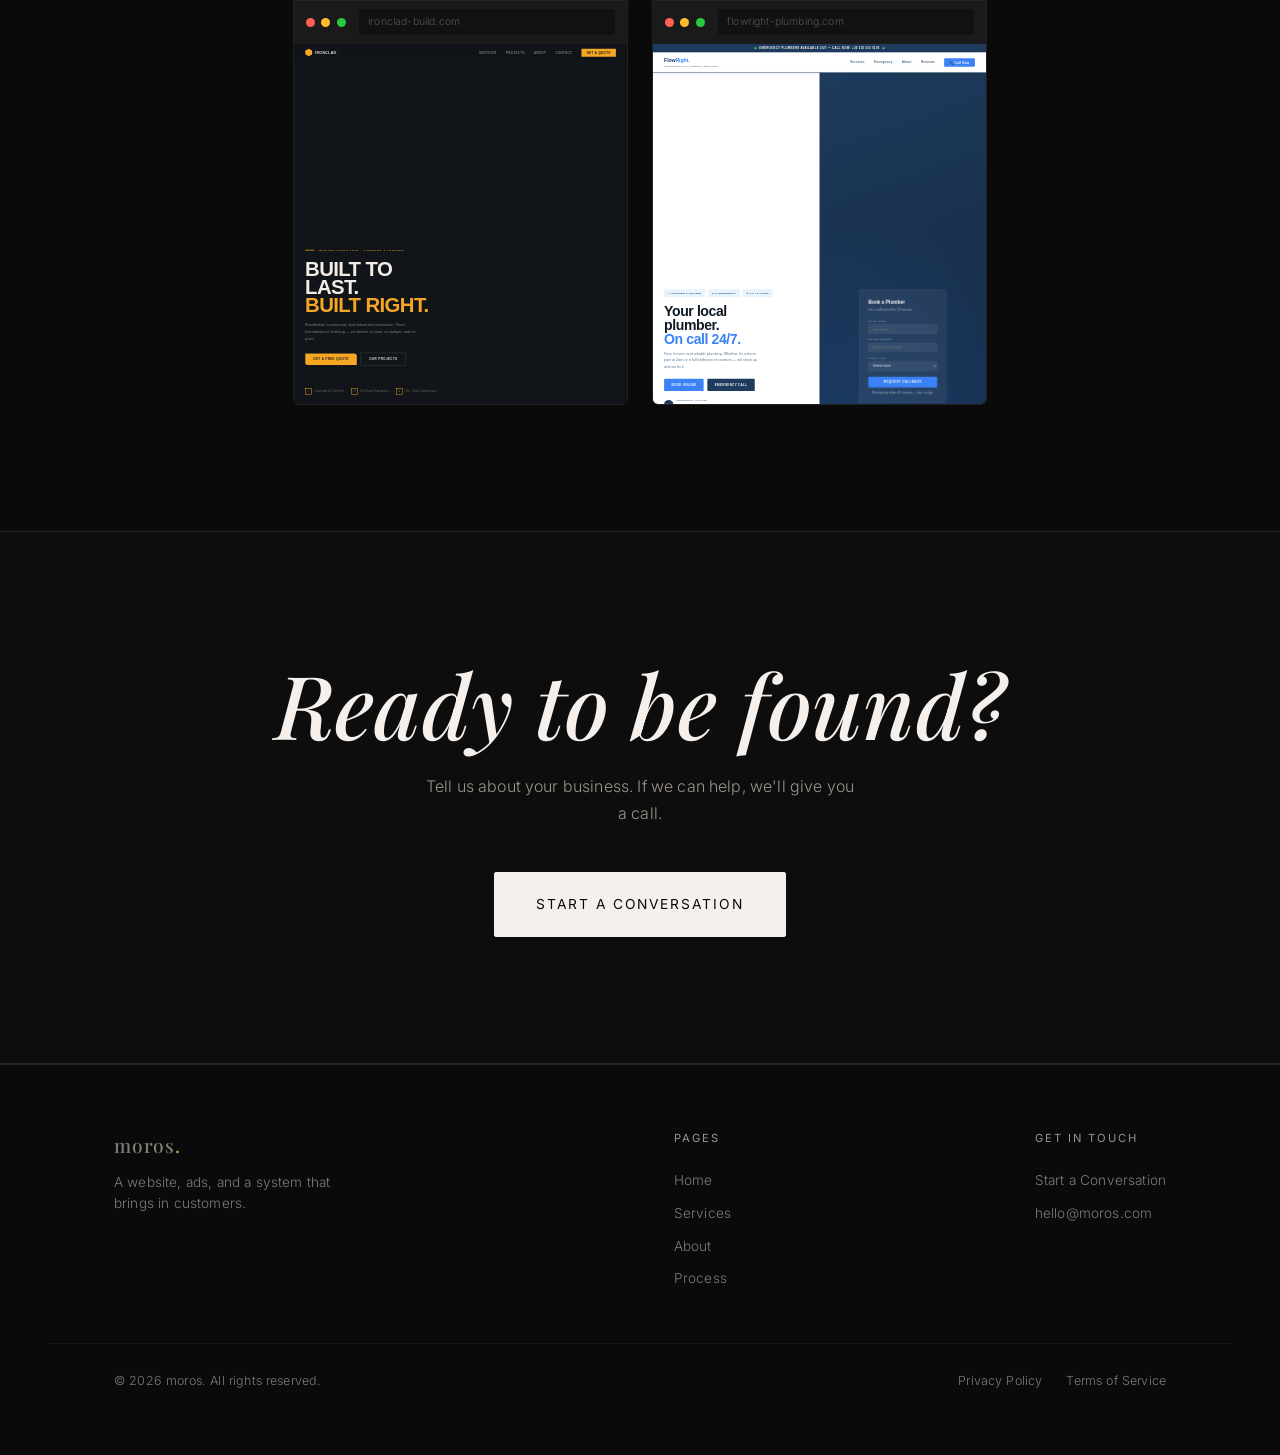
==== commit f5cf5a3c: "Add work showcase section with 5 niche demo sites Real estate, barbershop, gym, construction, and pl" ====
--- a/index.html
+++ b/index.html
@@ -149,6 +149,71 @@
     </div>
   </section>
 
+  <!-- ============ WORK / SHOWCASE ============ -->
+  <section class="section-pad wrap">
+    <p class="section-label reveal">Our work</p>
+    <h2 class="reveal" style="transition-delay:.05s">What we build<br/><em>for our clients.</em></h2>
+    <p class="reveal" style="transition-delay:.1s;margin-top:1rem;margin-bottom:0;font-size:0.85rem;color:var(--ink-muted)">Hover to scroll. Click to explore the live site.</p>
+    <div class="work-grid">
+
+      <a class="demo-card reveal" href="demo-realestate.html" target="_blank" rel="noopener" style="transition-delay:.05s">
+        <p class="demo-niche">Real Estate</p>
+        <div class="demo-chrome">
+          <span class="dot"></span><span class="dot"></span><span class="dot"></span>
+          <span class="demo-url">crestview-realty.com</span>
+        </div>
+        <div class="demo-frame-wrap">
+          <iframe class="demo-frame" src="demo-realestate.html" title="Real Estate demo" tabindex="-1" aria-hidden="true" loading="lazy"></iframe>
+        </div>
+      </a>
+
+      <a class="demo-card reveal" href="demo-barbershop.html" target="_blank" rel="noopener" style="transition-delay:.1s">
+        <p class="demo-niche">Barbershop</p>
+        <div class="demo-chrome">
+          <span class="dot"></span><span class="dot"></span><span class="dot"></span>
+          <span class="demo-url">crownblade-barbershop.com</span>
+        </div>
+        <div class="demo-frame-wrap">
+          <iframe class="demo-frame" src="demo-barbershop.html" title="Barbershop demo" tabindex="-1" aria-hidden="true" loading="lazy"></iframe>
+        </div>
+      </a>
+
+      <a class="demo-card reveal" href="demo-gym.html" target="_blank" rel="noopener" style="transition-delay:.15s">
+        <p class="demo-niche">Gym &amp; Fitness</p>
+        <div class="demo-chrome">
+          <span class="dot"></span><span class="dot"></span><span class="dot"></span>
+          <span class="demo-url">apex-athletics.com</span>
+        </div>
+        <div class="demo-frame-wrap">
+          <iframe class="demo-frame" src="demo-gym.html" title="Gym demo" tabindex="-1" aria-hidden="true" loading="lazy"></iframe>
+        </div>
+      </a>
+
+      <a class="demo-card reveal" href="demo-construction.html" target="_blank" rel="noopener" style="transition-delay:.2s">
+        <p class="demo-niche">Construction</p>
+        <div class="demo-chrome">
+          <span class="dot"></span><span class="dot"></span><span class="dot"></span>
+          <span class="demo-url">ironclad-build.com</span>
+        </div>
+        <div class="demo-frame-wrap">
+          <iframe class="demo-frame" src="demo-construction.html" title="Construction demo" tabindex="-1" aria-hidden="true" loading="lazy"></iframe>
+        </div>
+      </a>
+
+      <a class="demo-card reveal" href="demo-plumbing.html" target="_blank" rel="noopener" style="transition-delay:.25s">
+        <p class="demo-niche">Plumbing</p>
+        <div class="demo-chrome">
+          <span class="dot"></span><span class="dot"></span><span class="dot"></span>
+          <span class="demo-url">flowright-plumbing.com</span>
+        </div>
+        <div class="demo-frame-wrap">
+          <iframe class="demo-frame" src="demo-plumbing.html" title="Plumbing demo" tabindex="-1" aria-hidden="true" loading="lazy"></iframe>
+        </div>
+      </a>
+
+    </div>
+  </section>
+
   <!-- ============ CLOSING CTA ============ -->
   <section class="closing section-pad">
     <div class="wrap">
--- a/styles.css
+++ b/styles.css
@@ -798,4 +798,96 @@
 
   .stats { grid-template-columns: 1fr; gap: 2.5rem; }
   .field-row { grid-template-columns: 1fr; }
-}
+
+  .work-grid { grid-template-columns: repeat(2, 1fr); }
+  .demo-card:nth-child(4) { grid-column: auto; }
+  .demo-card:nth-child(5) { grid-column: auto; }
+}
+
+/* ---------- Work / Demo Showcase ---------- */
+.work-grid {
+  display: grid;
+  grid-template-columns: repeat(6, 1fr);
+  gap: 1.5rem;
+  margin-top: 3rem;
+}
+
+.demo-card {
+  grid-column: span 2;
+  text-decoration: none;
+  color: inherit;
+  display: block;
+  cursor: pointer;
+  border-radius: 6px;
+  overflow: hidden;
+  border: 1px solid var(--line);
+  transition: border-color 0.25s, transform 0.25s;
+}
+.demo-card:nth-child(4) { grid-column: 2 / span 2; }
+.demo-card:nth-child(5) { grid-column: 4 / span 2; }
+
+.demo-card:hover { border-color: var(--accent); transform: translateY(-3px); }
+
+.demo-niche {
+  padding: 0.75rem 1rem;
+  font-size: 0.65rem;
+  letter-spacing: 0.25em;
+  text-transform: uppercase;
+  color: var(--accent);
+  font-family: var(--sans);
+  font-weight: 500;
+  background: var(--bg-soft);
+  border-bottom: 1px solid var(--line);
+}
+
+.demo-chrome {
+  background: #1a1a1a;
+  padding: 0.55rem 0.75rem;
+  display: flex;
+  align-items: center;
+  gap: 0.4rem;
+}
+.demo-chrome .dot {
+  width: 9px;
+  height: 9px;
+  border-radius: 50%;
+  background: #444;
+}
+.demo-chrome .dot:nth-child(1) { background: #ff5f57; }
+.demo-chrome .dot:nth-child(2) { background: #ffbd2e; }
+.demo-chrome .dot:nth-child(3) { background: #28ca41; }
+.demo-url {
+  flex: 1;
+  background: #111;
+  border-radius: 3px;
+  padding: 0.25rem 0.6rem;
+  font-size: 0.65rem;
+  color: #555;
+  font-family: var(--sans);
+  margin-left: 0.4rem;
+  white-space: nowrap;
+  overflow: hidden;
+  text-overflow: ellipsis;
+}
+
+.demo-frame-wrap {
+  height: 360px;
+  overflow: hidden;
+  position: relative;
+  background: #0a0a0a;
+}
+
+.demo-frame {
+  --s: 0.235;
+  width: 1440px;
+  height: 2400px;
+  border: none;
+  pointer-events: none;
+  transform: scale(var(--s)) translateY(0px);
+  transform-origin: top left;
+  transition: transform 4s ease-in-out;
+}
+
+.demo-card:hover .demo-frame {
+  transform: scale(var(--s)) translateY(-800px);
+}
